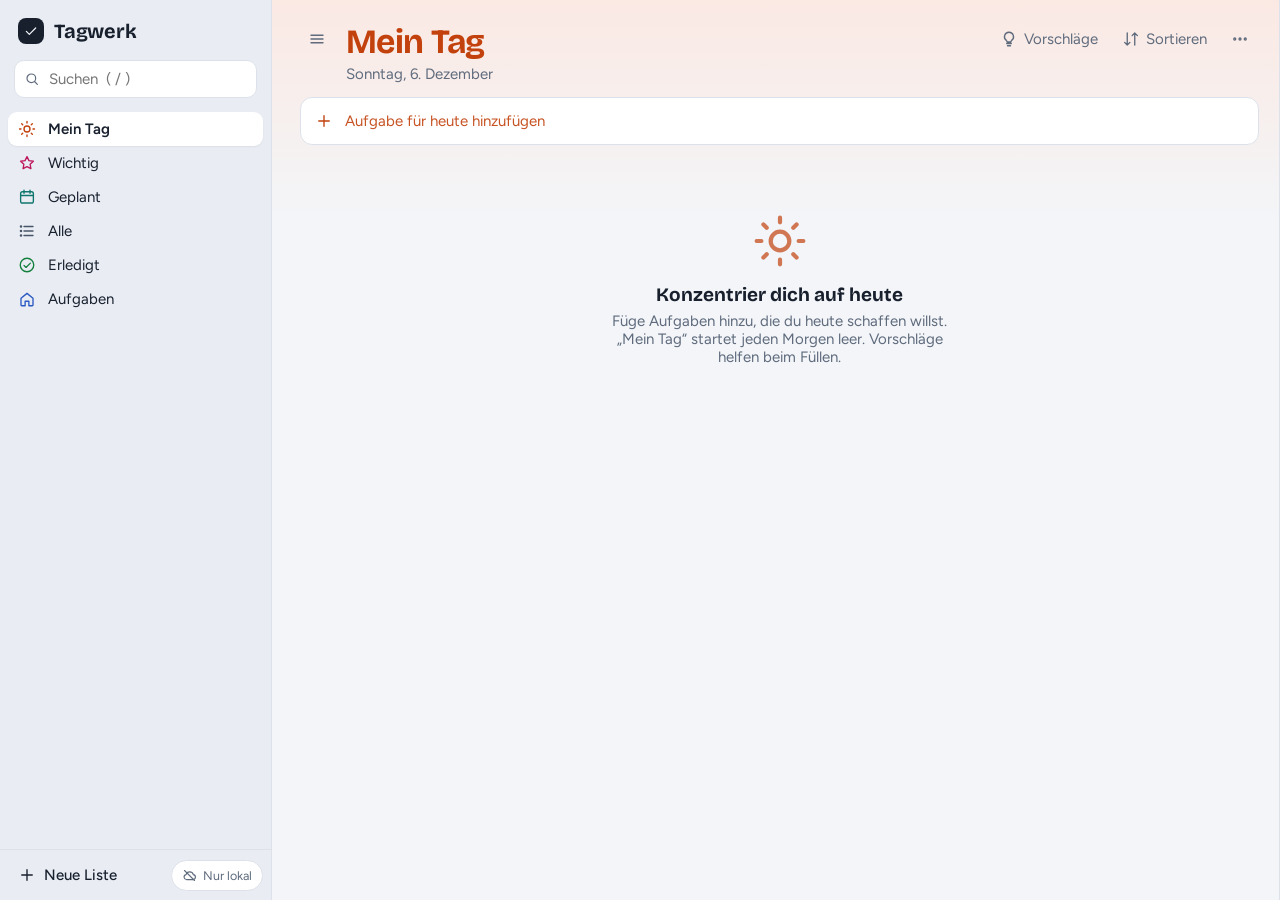
==== index.html @ 7d3f3df4 "Tagwerk: Aufgaben-App mit OneDrive-Sync PWA mit Mein Tag, Listen, Schritten, Erinnerungen, Wiederhol" ====
<!doctype html>
<html lang="de">
<head>
<meta charset="utf-8">
<meta name="viewport" content="width=device-width,initial-scale=1,viewport-fit=cover">
<title>Tagwerk</title>
<meta name="description" content="Aufgaben, Listen und Erinnerungen – synchronisiert über dein OneDrive.">
<meta name="theme-color" content="#18202e">
<link rel="manifest" href="manifest.webmanifest">
<link rel="icon" href="icons/icon.svg" type="image/svg+xml">
<link rel="apple-touch-icon" href="icons/icon-192.png">
<link rel="preconnect" href="https://fonts.googleapis.com">
<link rel="stylesheet" href="https://fonts.googleapis.com/css2?family=Bricolage+Grotesque:opsz,wght@12..96,500;12..96,700&family=Figtree:wght@400;500;600&display=swap">
<link rel="stylesheet" href="styles.css">
</head>
<body>
<svg width="0" height="0" style="position:absolute" aria-hidden="true">
  <symbol id="i-sun" viewBox="0 0 24 24"><circle cx="12" cy="12" r="4"/><path d="M12 2v2M12 20v2M4.9 4.9l1.4 1.4M17.7 17.7l1.4 1.4M2 12h2M20 12h2M4.9 19.1l1.4-1.4M17.7 6.3l1.4-1.4"/></symbol>
  <symbol id="i-star" viewBox="0 0 24 24"><path d="M12 3.5l2.6 5.3 5.9.9-4.3 4.1 1 5.8L12 16.9l-5.2 2.7 1-5.8-4.3-4.1 5.9-.9z"/></symbol>
  <symbol id="i-cal" viewBox="0 0 24 24"><rect x="3.5" y="5" width="17" height="15" rx="2.5"/><path d="M3.5 10h17M8 3v4M16 3v4"/></symbol>
  <symbol id="i-bell" viewBox="0 0 24 24"><path d="M6 16V11a6 6 0 0 1 12 0v5l1.5 2h-15z"/><path d="M10 20.5a2 2 0 0 0 4 0"/></symbol>
  <symbol id="i-repeat" viewBox="0 0 24 24"><path d="M17 2l3 3-3 3"/><path d="M4 11V9a4 4 0 0 1 4-4h12"/><path d="M7 22l-3-3 3-3"/><path d="M20 13v2a4 4 0 0 1-4 4H4"/></symbol>
  <symbol id="i-all" viewBox="0 0 24 24"><path d="M8 6h12M8 12h12M8 18h12"/><circle cx="4" cy="6" r=".8"/><circle cx="4" cy="12" r=".8"/><circle cx="4" cy="18" r=".8"/></symbol>
  <symbol id="i-done" viewBox="0 0 24 24"><circle cx="12" cy="12" r="9"/><path d="M8 12.5l2.7 2.7L16.5 9.5"/></symbol>
  <symbol id="i-home" viewBox="0 0 24 24"><path d="M4 11l8-6.5 8 6.5V20a1 1 0 0 1-1 1h-4.5v-6h-5v6H5a1 1 0 0 1-1-1z"/></symbol>
  <symbol id="i-list" viewBox="0 0 24 24"><path d="M9 6h11M9 12h11M9 18h11M4.5 6h.01M4.5 12h.01M4.5 18h.01"/></symbol>
  <symbol id="i-check" viewBox="0 0 24 24"><path d="M5 12.5l4.5 4.5L19 7.5"/></symbol>
  <symbol id="i-plus" viewBox="0 0 24 24"><path d="M12 5v14M5 12h14"/></symbol>
  <symbol id="i-menu" viewBox="0 0 24 24"><path d="M4 7h16M4 12h16M4 17h16"/></symbol>
  <symbol id="i-x" viewBox="0 0 24 24"><path d="M6 6l12 12M18 6L6 18"/></symbol>
  <symbol id="i-trash" viewBox="0 0 24 24"><path d="M4 7h16M10 11v6M14 11v6M6 7l1 13h10l1-13M9 7V4h6v3"/></symbol>
  <symbol id="i-note" viewBox="0 0 24 24"><path d="M6 3h9l4 4v14H6z"/><path d="M14 3v5h5M9 13h7M9 17h5"/></symbol>
  <symbol id="i-search" viewBox="0 0 24 24"><circle cx="11" cy="11" r="6.5"/><path d="M20 20l-4.2-4.2"/></symbol>
  <symbol id="i-more" viewBox="0 0 24 24"><circle cx="5" cy="12" r="1.3"/><circle cx="12" cy="12" r="1.3"/><circle cx="19" cy="12" r="1.3"/></symbol>
  <symbol id="i-sort" viewBox="0 0 24 24"><path d="M7 4v16M3.5 16.5L7 20l3.5-3.5M17 20V4M13.5 7.5L17 4l3.5 3.5"/></symbol>
  <symbol id="i-chev" viewBox="0 0 24 24"><path d="M6 9l6 6 6-6"/></symbol>
  <symbol id="i-down" viewBox="0 0 24 24"><path d="M12 4v11M7 10.5l5 5 5-5M5 20h14"/></symbol>
  <symbol id="i-up" viewBox="0 0 24 24"><path d="M12 15V4M7 8.5l5-5 5 5M5 20h14"/></symbol>
  <symbol id="i-bulb" viewBox="0 0 24 24"><path d="M9 18h6M10 21h4M12 3a6 6 0 0 0-3.5 10.9c.6.5 1 1.2 1 2.1h5c0-.9.4-1.6 1-2.1A6 6 0 0 0 12 3z"/></symbol>
  <symbol id="i-move" viewBox="0 0 24 24"><path d="M4 7h10M4 12h7M4 17h10M16 9l4 3-4 3"/></symbol>
  <symbol id="i-cloud" viewBox="0 0 24 24"><path d="M7 18.5h10.5a4 4 0 0 0 .6-7.95A6 6 0 0 0 6.5 10.6 4 4 0 0 0 7 18.5z"/></symbol>
  <symbol id="i-cloud-off" viewBox="0 0 24 24"><path d="M7 18.5h10.5a4 4 0 0 0 .6-7.95A6 6 0 0 0 6.5 10.6 4 4 0 0 0 7 18.5z"/><path d="M4 4l16 16"/></symbol>
  <symbol id="i-sync" viewBox="0 0 24 24"><path d="M20 12a8 8 0 0 1-14.3 4.9M4 12a8 8 0 0 1 14.3-4.9"/><path d="M18.5 3v4.2h-4.2M5.5 21v-4.2h4.2"/></symbol>
  <symbol id="i-gear" viewBox="0 0 24 24"><circle cx="12" cy="12" r="3"/><path d="M19.4 15a1.7 1.7 0 0 0 .3 1.8l.1.1a2 2 0 1 1-2.8 2.8l-.1-.1a1.7 1.7 0 0 0-1.8-.3 1.7 1.7 0 0 0-1 1.5V21a2 2 0 1 1-4 0v-.1a1.7 1.7 0 0 0-1.1-1.5 1.7 1.7 0 0 0-1.8.3l-.1.1a2 2 0 1 1-2.8-2.8l.1-.1a1.7 1.7 0 0 0 .3-1.8 1.7 1.7 0 0 0-1.5-1H3a2 2 0 1 1 0-4h.1a1.7 1.7 0 0 0 1.5-1.1 1.7 1.7 0 0 0-.3-1.8l-.1-.1a2 2 0 1 1 2.8-2.8l.1.1a1.7 1.7 0 0 0 1.8.3H9a1.7 1.7 0 0 0 1-1.5V3a2 2 0 1 1 4 0v.1a1.7 1.7 0 0 0 1 1.5 1.7 1.7 0 0 0 1.8-.3l.1-.1a2 2 0 1 1 2.8 2.8l-.1.1a1.7 1.7 0 0 0-.3 1.8V9a1.7 1.7 0 0 0 1.5 1H21a2 2 0 1 1 0 4h-.1a1.7 1.7 0 0 0-1.5 1z"/></symbol>
</svg>

<div class="app" id="app" data-acc>
  <div class="scrim" id="scrim"></div>
  <aside class="rail" id="rail" data-acc style="--acc:#2b59c3">
    <div class="brand"><span class="mark"><span class="ic"><svg><use href="#i-check"/></svg></span></span>Tagwerk</div>
    <label class="search"><span class="ic"><svg><use href="#i-search"/></svg></span><input id="q" type="search" placeholder="Suchen  ( / )" aria-label="Aufgaben durchsuchen" autocomplete="off"></label>
    <nav class="nav" id="nav" aria-label="Listen"></nav>
    <div class="rail-foot">
      <button class="btn-ghost strong grow" id="newList"><span class="ic"><svg><use href="#i-plus"/></svg></span>Neue Liste</button>
      <button class="sync-pill" id="syncPill" title="Synchronisierung und Einstellungen"></button>
    </div>
  </aside>

  <main class="main" id="main" data-acc>
    <header class="head">
      <button class="icon-btn menu-btn" id="menuBtn" aria-label="Listen anzeigen"><span class="ic"><svg><use href="#i-menu"/></svg></span></button>
      <div class="head-titles" id="headTitles"></div>
      <div class="head-tools" id="headTools"></div>
    </header>
    <div class="scroll" id="scroll">
      <div id="banner"></div>
      <form class="add" id="addForm" autocomplete="off">
        <div class="add-row"><span class="ic"><svg><use href="#i-plus"/></svg></span><input id="addInput" placeholder="Aufgabe hinzufügen" aria-label="Aufgabe hinzufügen" enterkeyhint="done"></div>
        <div class="chips" id="addChips" hidden></div>
      </form>
      <div id="list"></div>
    </div>
  </main>

  <aside class="detail" id="detail" data-acc aria-label="Details"></aside>
</div>
<div class="toasts" id="toasts" aria-live="polite"></div>
<input type="file" id="importFile" accept=".json,application/json" hidden>

<script src="config.js"></script>
<script src="vendor/msal-browser.min.js"></script>
<script src="store.js"></script>
<script src="cloud.js"></script>
<script src="app.js"></script>
</body>
</html>
---- styles.css ----
/* Layout: three panes — lists rail | task column tinted by the list's own color | detail drawer */
:root{
  --bg:#f3f5f8; --surface:#ffffff; --rail:#e9edf3; --ink:#18202e; --muted:#5f6b7d; --line:#dde2ea;
  --hover:rgba(24,32,46,.05); --danger:#c0362c; --ok:#1f8a4c; --shadow:0 10px 30px rgba(20,30,50,.14);
  --mixw:0%; --soft:12%;
  --f-display:"Bricolage Grotesque", "Segoe UI", system-ui, sans-serif;
  --f-body:"Figtree", "Segoe UI", system-ui, -apple-system, sans-serif;
}
@media (prefers-color-scheme: dark){:root:not([data-theme="light"]){
  --bg:#0f1218; --surface:#171b23; --rail:#12161d; --ink:#e6e9ef; --muted:#97a1b2; --line:#272d38;
  --hover:rgba(255,255,255,.05); --danger:#f0786d; --ok:#5fcf8c; --shadow:0 10px 30px rgba(0,0,0,.5);
  --mixw:38%; --soft:20%; color-scheme:dark;
}}
:root[data-theme="dark"]{
  --bg:#0f1218; --surface:#171b23; --rail:#12161d; --ink:#e6e9ef; --muted:#97a1b2; --line:#272d38;
  --hover:rgba(255,255,255,.05); --danger:#f0786d; --ok:#5fcf8c; --shadow:0 10px 30px rgba(0,0,0,.5);
  --mixw:38%; --soft:20%; color-scheme:dark;
}
*{box-sizing:border-box}
:root{color-scheme:light}
html,body{height:100%;margin:0}
body{background:var(--bg);color:var(--ink);font-family:var(--f-body);font-size:15px;overflow:hidden;padding-top:env(safe-area-inset-top,0px);-webkit-tap-highlight-color:transparent}
[hidden]{display:none!important}
button,input,select,textarea{font:inherit;color:inherit}
button{cursor:pointer;background:none;border:0;padding:0}
:focus-visible{outline:2px solid var(--acc-ink,#2b59c3);outline-offset:2px;border-radius:6px}
.ic{display:inline-flex;width:18px;height:18px;flex:none}
.ic svg{width:100%;height:100%;fill:none;stroke:currentColor;stroke-width:1.8;stroke-linecap:round;stroke-linejoin:round}
.ic.fill svg{fill:currentColor}
[data-acc]{--acc-ink:color-mix(in oklab, var(--acc), white var(--mixw));--acc-soft:color-mix(in oklab, var(--acc) var(--soft), var(--surface))}

.app{display:grid;grid-template-columns:272px minmax(0,1fr) auto;height:100%}

/* ---------- Rail ---------- */
.rail{background:var(--rail);border-right:1px solid var(--line);display:flex;flex-direction:column;min-height:0;padding-left:env(safe-area-inset-left,0px)}
.brand{display:flex;align-items:center;gap:10px;padding:18px 18px 10px;font-family:var(--f-display);font-weight:700;font-size:20px;letter-spacing:-.01em}
.brand .mark{width:26px;height:26px;border-radius:8px;background:var(--ink);color:var(--bg);display:grid;place-items:center}
.brand .mark .ic{width:16px;height:16px}
.search{margin:6px 14px 10px;position:relative}
.search input{width:100%;border:1px solid var(--line);background:var(--surface);border-radius:10px;padding:9px 12px 9px 34px;outline:none}
.search input:focus{border-color:var(--muted)}
.search .ic{position:absolute;left:10px;top:50%;transform:translateY(-50%);color:var(--muted);width:16px;height:16px}
.nav{flex:1;overflow-y:auto;padding:4px 8px 12px}
.nav-item{display:flex;align-items:center;gap:12px;width:100%;padding:8px 10px;border-radius:9px;text-align:left;color:var(--ink)}
.nav-item:hover{background:var(--hover)}
.nav-item .ic{color:var(--acc-ink)}
.nav-item.active{background:var(--surface);box-shadow:0 1px 2px rgba(0,0,0,.06);font-weight:600}
.nav-item .name{flex:1;min-width:0;white-space:nowrap;overflow:hidden;text-overflow:ellipsis}
.nav-item .cnt{font-size:12px;color:var(--muted);font-variant-numeric:tabular-nums}
.nav-item .emo{width:18px;text-align:center;font-size:16px;line-height:1}
.nav-sep{height:1px;background:var(--line);margin:10px 10px}
.rail-foot{border-top:1px solid var(--line);padding:8px 8px calc(8px + env(safe-area-inset-bottom,0px));display:flex;gap:4px;align-items:center}
.rail-foot .grow{flex:1}
.btn-ghost{display:inline-flex;align-items:center;gap:8px;padding:8px 10px;border-radius:9px;color:var(--muted)}
.btn-ghost:hover{background:var(--hover);color:var(--ink)}
.btn-ghost.strong{color:var(--ink);font-weight:500}

/* ---------- Main ---------- */
.main{display:flex;flex-direction:column;min-width:0;min-height:0;background:linear-gradient(180deg,var(--acc-soft) 0, var(--bg) 220px)}
.head{padding:22px max(20px,env(safe-area-inset-right,0px)) 8px 28px;display:flex;align-items:flex-start;gap:12px}
.menu-btn{display:none}
.head-titles{flex:1;min-width:0}
.title{font-family:var(--f-display);font-weight:700;font-size:clamp(26px,4vw,34px);letter-spacing:-.02em;color:var(--acc-ink);line-height:1.15;text-wrap:balance;margin:0}
input.title{background:none;border:0;outline:none;width:100%;padding:0;border-bottom:2px solid transparent}
input.title:focus{border-bottom-color:var(--acc-ink)}
.subtitle{color:var(--muted);margin-top:4px}
.head-tools{display:flex;gap:4px;align-items:center;position:relative}
.tool{display:inline-flex;align-items:center;gap:6px;padding:8px 10px;border-radius:9px;color:var(--muted);white-space:nowrap}
.tool:hover{background:var(--hover);color:var(--ink)}
.tool.on{color:var(--acc-ink)}
.scroll{flex:1;overflow-y:auto;padding:6px max(20px,env(safe-area-inset-right,0px)) calc(28px + env(safe-area-inset-bottom,0px)) 28px}
.add{display:flex;flex-direction:column;background:var(--surface);border:1px solid var(--line);border-radius:12px;margin-bottom:12px}
.add-row{display:flex;align-items:center;gap:12px;padding:0 14px}
.add-row .ic{color:var(--acc-ink)}
.add input{flex:1;border:0;outline:none;background:none;padding:14px 0;min-width:0}
.add input::placeholder{color:var(--acc-ink);opacity:.9}
.chips{display:flex;flex-wrap:wrap;gap:6px;padding:0 14px 10px 44px}
.chip{display:inline-flex;align-items:center;gap:5px;font-size:12.5px;padding:3px 9px;border-radius:999px;background:var(--acc-soft);color:var(--acc-ink)}
.chip .ic{width:13px;height:13px}
.hint{font-size:12.5px;color:var(--muted);padding:0 14px 10px 44px}

.tasks{display:flex;flex-direction:column;gap:3px}
.task{display:flex;align-items:center;gap:12px;background:var(--surface);border-radius:10px;padding:10px 12px;cursor:pointer;box-shadow:0 1px 1px rgba(0,0,0,.04);transition:background .15s, opacity .3s, transform .3s}
.task:hover{background:color-mix(in oklab, var(--surface), var(--ink) 3%)}
.task.sel{background:var(--acc-soft)}
.task.leaving{opacity:0;transform:translateX(12px)}
.chk{width:22px;height:22px;border-radius:50%;border:2px solid var(--acc-ink);display:grid;place-items:center;flex:none;color:transparent;transition:background .15s}
.chk .ic{width:13px;height:13px}
.chk .ic svg{stroke-width:3}
.chk:hover{color:var(--acc-ink)}
.done .chk,.chk.on{background:var(--acc-ink);color:var(--surface)}
.tbody{flex:1;min-width:0}
.ttl{overflow-wrap:anywhere;line-height:1.35}
.done .ttl{text-decoration:line-through;color:var(--muted)}
.meta{display:flex;flex-wrap:wrap;gap:4px 12px;font-size:12.5px;color:var(--muted);margin-top:2px;font-variant-numeric:tabular-nums}
.meta span{display:inline-flex;align-items:center;gap:4px}
.meta .ic{width:13px;height:13px}
.meta .late{color:var(--danger)}
.meta .now{color:var(--acc-ink);font-weight:500}
.star{color:var(--muted);display:grid;place-items:center;width:30px;height:30px;border-radius:8px;flex:none}
.star:hover{background:var(--hover)}
.star.on{color:var(--acc-ink)}
.group-h{display:flex;align-items:center;gap:8px;margin:18px 0 6px;font-weight:600;font-size:13.5px;color:var(--ink)}
.group-h button{display:inline-flex;align-items:center;gap:6px;padding:4px 8px 4px 4px;border-radius:7px}
.group-h button:hover{background:var(--hover)}
.group-h .ic{width:16px;height:16px;transition:transform .2s}
.group-h.closed .ic{transform:rotate(-90deg)}
.group-h .n{color:var(--muted);font-weight:500}
.empty{text-align:center;color:var(--muted);padding:56px 16px 24px;max-width:380px;margin:0 auto}
.empty .big{width:56px;height:56px;margin:0 auto 14px;color:var(--acc-ink);opacity:.7}
.empty h3{font-family:var(--f-display);color:var(--ink);font-size:19px;margin:0 0 6px}
.banner{margin:0 0 12px;padding:10px 14px;border-radius:10px;background:var(--surface);border:1px solid var(--line);color:var(--muted);font-size:13.5px}

/* ---------- Detail ---------- */
.detail{width:0;overflow:hidden;background:var(--surface);border-left:1px solid var(--line);display:flex;flex-direction:column;min-height:0;transition:width .2s}
.detail.open{width:min(380px,100vw)}
.d-inner{width:min(380px,100vw);display:flex;flex-direction:column;min-height:0;height:100%}
.d-scroll{flex:1;overflow-y:auto;padding:18px max(18px,env(safe-area-inset-right,0px)) 18px 18px;display:flex;flex-direction:column;gap:10px}
.card{border:1px solid var(--line);border-radius:12px;background:var(--surface)}
.d-title{display:flex;gap:12px;align-items:flex-start;padding:14px}
.d-title textarea{flex:1;border:0;outline:none;resize:none;background:none;font-family:var(--f-display);font-size:19px;font-weight:700;line-height:1.3;padding:0;min-height:26px;field-sizing:content}
.d-title .chk{margin-top:2px}
.steps{padding:0 14px 6px}
.step{display:flex;align-items:center;gap:10px;padding:5px 0;border-top:1px solid var(--line)}
.step:first-child{border-top:0}
.step .chk{width:18px;height:18px;border-width:2px}
.step .chk .ic{width:10px;height:10px}
.step input{flex:1;border:0;outline:none;background:none;padding:4px 0;min-width:0}
.step.sdone input{text-decoration:line-through;color:var(--muted)}
.step .x{opacity:.0;color:var(--muted);width:24px;height:24px;display:grid;place-items:center;border-radius:6px}
.step:hover .x,.step .x:focus-visible{opacity:1}
.step .x:hover{background:var(--hover)}
.step-add{display:flex;align-items:center;gap:10px;padding:6px 14px 12px;color:var(--acc-ink)}
.step-add input{flex:1;border:0;outline:none;background:none;padding:4px 0;min-width:0}
.step-add input::placeholder{color:var(--acc-ink)}
.row{display:flex;align-items:center;gap:12px;padding:12px 14px;width:100%;text-align:left;color:var(--muted)}
.row + .row{border-top:1px solid var(--line)}
.row.on{color:var(--acc-ink)}
button.row:hover{background:var(--hover)}
.row .lbl{flex:1;min-width:0}
.row .val{color:var(--ink);font-size:13px}
.row input[type=date],.row input[type=datetime-local],.row select{border:1px solid var(--line);background:var(--surface);border-radius:8px;padding:5px 8px;font-size:13.5px;max-width:100%;color:var(--ink)}
.row .x{color:var(--muted);width:26px;height:26px;display:grid;place-items:center;border-radius:6px}
.row .x:hover{background:var(--hover)}
.quick{display:flex;flex-wrap:wrap;gap:6px;padding:0 14px 12px 44px}
.quick button{font-size:12.5px;padding:4px 10px;border-radius:999px;border:1px solid var(--line);color:var(--ink)}
.quick button:hover{border-color:var(--acc-ink);color:var(--acc-ink)}
.notes textarea{width:100%;border:0;outline:none;resize:vertical;background:none;padding:14px;min-height:110px;line-height:1.5}
.d-foot{border-top:1px solid var(--line);display:flex;align-items:center;gap:8px;padding:10px 14px calc(10px + env(safe-area-inset-bottom,0px));color:var(--muted);font-size:12.5px}
.d-foot .grow{flex:1;text-align:center}
.icon-btn{width:34px;height:34px;display:grid;place-items:center;border-radius:9px;color:var(--muted)}
.icon-btn:hover{background:var(--hover);color:var(--ink)}
.icon-btn.danger:hover{color:var(--danger)}
.confirm{display:flex;gap:8px;align-items:center}
.btn{padding:7px 12px;border-radius:9px;font-weight:600;font-size:13px}
.btn.red{background:var(--danger);color:#fff}
.btn.plain{border:1px solid var(--line)}
.sugg h4{margin:14px 0 6px;font-size:13px;color:var(--muted);font-weight:600;text-transform:uppercase;letter-spacing:.05em}
.sugg .s{display:flex;align-items:center;gap:10px;padding:9px 4px;border-top:1px solid var(--line)}
.sugg .s .tbody{font-size:14px}
.sugg .plus{width:30px;height:30px;border-radius:8px;display:grid;place-items:center;color:var(--acc-ink)}
.sugg .plus:hover{background:var(--acc-soft)}
.sugg-head{display:flex;align-items:center;gap:8px}
.sugg-head h3{flex:1;margin:0;font-family:var(--f-display);font-size:20px}

/* ---------- Popover & toasts ---------- */
.pop{position:absolute;right:0;top:calc(100% + 6px);z-index:30;background:var(--surface);border:1px solid var(--line);border-radius:12px;box-shadow:var(--shadow);padding:6px;min-width:230px}
.pop .lbl{font-size:12px;color:var(--muted);padding:8px 10px 4px;text-transform:uppercase;letter-spacing:.05em}
.pop button.it{display:flex;align-items:center;gap:10px;width:100%;padding:8px 10px;border-radius:8px;text-align:left}
.pop button.it:hover{background:var(--hover)}
.pop button.it.cur{color:var(--acc-ink);font-weight:600}
.pop button.it.red{color:var(--danger)}
.swatches{display:flex;flex-wrap:wrap;gap:8px;padding:6px 10px 10px}
.sw{width:24px;height:24px;border-radius:50%;background:var(--acc-ink);border:2px solid transparent}
.sw.cur{box-shadow:0 0 0 2px var(--surface),0 0 0 4px var(--acc-ink)}
.toasts{position:fixed;right:calc(16px + env(safe-area-inset-right,0px));bottom:calc(16px + env(safe-area-inset-bottom,0px));display:flex;flex-direction:column;gap:8px;z-index:50;max-width:min(360px,calc(100vw - 32px))}
.toast{background:var(--ink);color:var(--bg);border-radius:12px;padding:12px 14px;box-shadow:var(--shadow);display:flex;gap:12px;align-items:flex-start;font-size:14px}
.toast .ic{margin-top:1px}
.toast .tb{flex:1;min-width:0}
.toast .tb small{display:block;opacity:.7;margin-top:2px}
.toast .acts{display:flex;gap:10px;margin-top:8px}
.toast .acts button{font-weight:600;text-decoration:underline;text-underline-offset:3px}
.scrim{display:none}

/* ---------- Narrow ---------- */
@media (max-width: 1120px){
  .detail{position:fixed;top:0;right:0;bottom:0;z-index:40;box-shadow:var(--shadow);padding-top:env(safe-area-inset-top,0px)}
  .app{grid-template-columns:240px minmax(0,1fr)}
}
@media (max-width: 720px){
  .app{grid-template-columns:minmax(0,1fr)}
  .rail{position:fixed;top:0;left:0;bottom:0;width:min(300px,86vw);z-index:45;transform:translateX(-105%);transition:transform .22s;padding-top:env(safe-area-inset-top,0px)}
  .app.drawer .rail{transform:none;box-shadow:var(--shadow)}
  .app.drawer .scrim{display:block;position:fixed;inset:0;background:rgba(0,0,0,.35);z-index:44}
  .menu-btn{display:grid}
  .head{padding:16px max(16px,env(safe-area-inset-right,0px)) 6px max(16px,env(safe-area-inset-left,0px))}
  .scroll{padding-left:max(16px,env(safe-area-inset-left,0px));padding-right:max(16px,env(safe-area-inset-right,0px))}
  .tool .t{display:none}
  .detail.open{width:100vw}
  .d-inner{width:100vw}
}
@media (prefers-reduced-motion: reduce){*{transition:none!important}}

/* ---------- Sync & settings ---------- */
.sync-pill{display:inline-flex;align-items:center;gap:6px;padding:7px 10px;border-radius:999px;font-size:12.5px;color:var(--muted);border:1px solid var(--line);background:var(--surface);white-space:nowrap}
.sync-pill:hover{color:var(--ink)}
.sync-pill .ic{width:15px;height:15px}
.sync-pill.ok .ic{color:var(--ok)}
.sync-pill.err .ic{color:var(--danger)}
.sync-pill.busy .ic{animation:spin 1s linear infinite}
@keyframes spin{to{transform:rotate(360deg)}}
.set h3{margin:0;font-family:var(--f-display);font-size:20px;flex:1}
.set .sec{font-size:12px;color:var(--muted);text-transform:uppercase;letter-spacing:.06em;margin:6px 2px 0}
.set .card p{margin:0;padding:12px 14px;color:var(--muted);font-size:13.5px;line-height:1.5}
.set .card p + p{padding-top:0}
.set .who{padding:14px;display:flex;flex-direction:column;gap:2px}
.set .who b{font-weight:600}
.set .who span{color:var(--muted);font-size:13px;overflow-wrap:anywhere}
.btn.acc{background:var(--acc-ink);color:var(--surface)}
.btns{display:flex;flex-wrap:wrap;gap:8px;padding:0 14px 14px}
.switch{position:relative;width:40px;height:24px;flex:none}
.switch input{position:absolute;opacity:0;inset:0;margin:0;cursor:pointer}
.switch span{position:absolute;inset:0;border-radius:999px;background:var(--line);transition:background .15s;pointer-events:none}
.switch span::after{content:"";position:absolute;top:3px;left:3px;width:18px;height:18px;border-radius:50%;background:var(--surface);box-shadow:0 1px 2px rgba(0,0,0,.25);transition:transform .15s}
.switch input:checked + span{background:var(--acc-ink)}
.switch input:checked + span::after{transform:translateX(16px)}
.switch input:focus-visible + span{outline:2px solid var(--acc-ink);outline-offset:2px}
.seg{display:flex;border:1px solid var(--line);border-radius:9px;overflow:hidden}
.seg button{padding:5px 10px;font-size:13px;color:var(--muted)}
.seg button.cur{background:var(--acc-soft);color:var(--acc-ink);font-weight:600}
.err-text{color:var(--danger)!important}
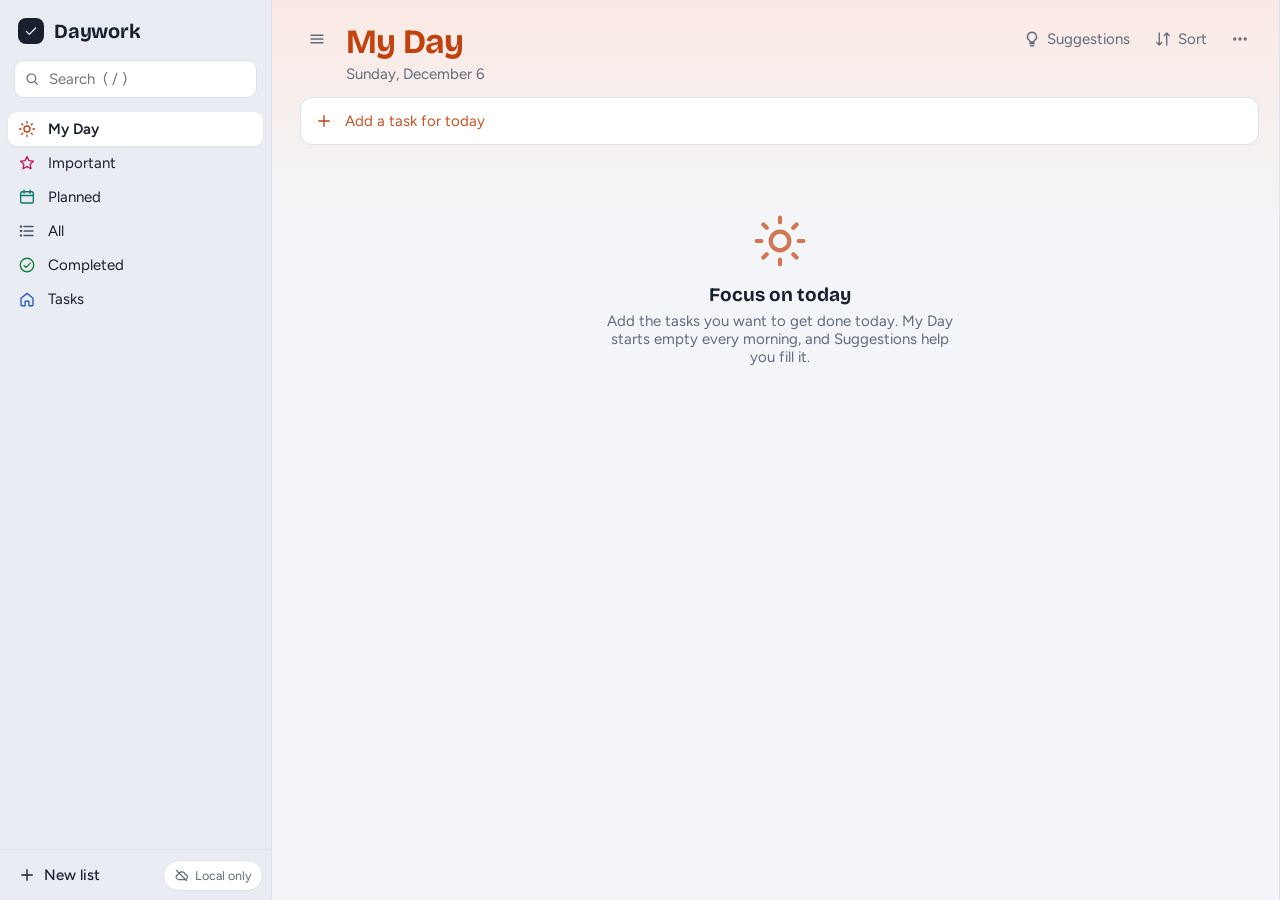
==== commit 48c65112: "Umbenennung in Daywork, Oberfläche auf Englisch und Deutsch - i18n.js: alle Texte zweisprachig, Spra" ====
--- a/index.html
+++ b/index.html
@@ -1,9 +1,9 @@
 <!doctype html>
-<html lang="de">
+<html lang="en">
 <head>
 <meta charset="utf-8">
 <meta name="viewport" content="width=device-width,initial-scale=1,viewport-fit=cover">
-<title>Tagwerk</title>
+<title>Daywork</title>
 <meta name="description" content="Aufgaben, Listen und Erinnerungen – synchronisiert über dein OneDrive.">
 <meta name="theme-color" content="#18202e">
 <link rel="manifest" href="manifest.webmanifest">
@@ -47,36 +47,37 @@
 <div class="app" id="app" data-acc>
   <div class="scrim" id="scrim"></div>
   <aside class="rail" id="rail" data-acc style="--acc:#2b59c3">
-    <div class="brand"><span class="mark"><span class="ic"><svg><use href="#i-check"/></svg></span></span>Tagwerk</div>
-    <label class="search"><span class="ic"><svg><use href="#i-search"/></svg></span><input id="q" type="search" placeholder="Suchen  ( / )" aria-label="Aufgaben durchsuchen" autocomplete="off"></label>
-    <nav class="nav" id="nav" aria-label="Listen"></nav>
+    <div class="brand"><span class="mark"><span class="ic"><svg><use href="#i-check"/></svg></span></span>Daywork</div>
+    <label class="search"><span class="ic"><svg><use href="#i-search"/></svg></span><input id="q" type="search" placeholder="Suchen  ( / )" aria-label="Aufgaben durchsuchen" data-i18n-ph="Suchen  ( / )" data-i18n-aria="Aufgaben durchsuchen" autocomplete="off"></label>
+    <nav class="nav" id="nav" aria-label="Listen" data-i18n-aria="nav.lists"></nav>
     <div class="rail-foot">
-      <button class="btn-ghost strong grow" id="newList"><span class="ic"><svg><use href="#i-plus"/></svg></span>Neue Liste</button>
-      <button class="sync-pill" id="syncPill" title="Synchronisierung und Einstellungen"></button>
+      <button class="btn-ghost strong grow" id="newList"><span class="ic"><svg><use href="#i-plus"/></svg></span><span data-i18n="Neue Liste">Neue Liste</span></button>
+      <button class="sync-pill" id="syncPill" title="Synchronisierung und Einstellungen" data-i18n-title="Synchronisierung und Einstellungen"></button>
     </div>
   </aside>
 
   <main class="main" id="main" data-acc>
     <header class="head">
-      <button class="icon-btn menu-btn" id="menuBtn" aria-label="Listen anzeigen"><span class="ic"><svg><use href="#i-menu"/></svg></span></button>
+      <button class="icon-btn menu-btn" id="menuBtn" aria-label="Listen anzeigen" data-i18n-aria="Listen anzeigen"><span class="ic"><svg><use href="#i-menu"/></svg></span></button>
       <div class="head-titles" id="headTitles"></div>
       <div class="head-tools" id="headTools"></div>
     </header>
     <div class="scroll" id="scroll">
       <div id="banner"></div>
       <form class="add" id="addForm" autocomplete="off">
-        <div class="add-row"><span class="ic"><svg><use href="#i-plus"/></svg></span><input id="addInput" placeholder="Aufgabe hinzufügen" aria-label="Aufgabe hinzufügen" enterkeyhint="done"></div>
+        <div class="add-row"><span class="ic"><svg><use href="#i-plus"/></svg></span><input id="addInput" placeholder="Aufgabe hinzufügen" aria-label="Aufgabe hinzufügen" data-i18n-aria="Aufgabe hinzufügen" enterkeyhint="done"></div>
         <div class="chips" id="addChips" hidden></div>
       </form>
       <div id="list"></div>
     </div>
   </main>
 
-  <aside class="detail" id="detail" data-acc aria-label="Details"></aside>
+  <aside class="detail" id="detail" data-acc aria-label="Details" data-i18n-aria="Details"></aside>
 </div>
 <div class="toasts" id="toasts" aria-live="polite"></div>
 <input type="file" id="importFile" accept=".json,application/json" hidden>
 
+<script src="i18n.js"></script>
 <script src="config.js"></script>
 <script src="vendor/msal-browser.min.js"></script>
 <script src="store.js"></script>
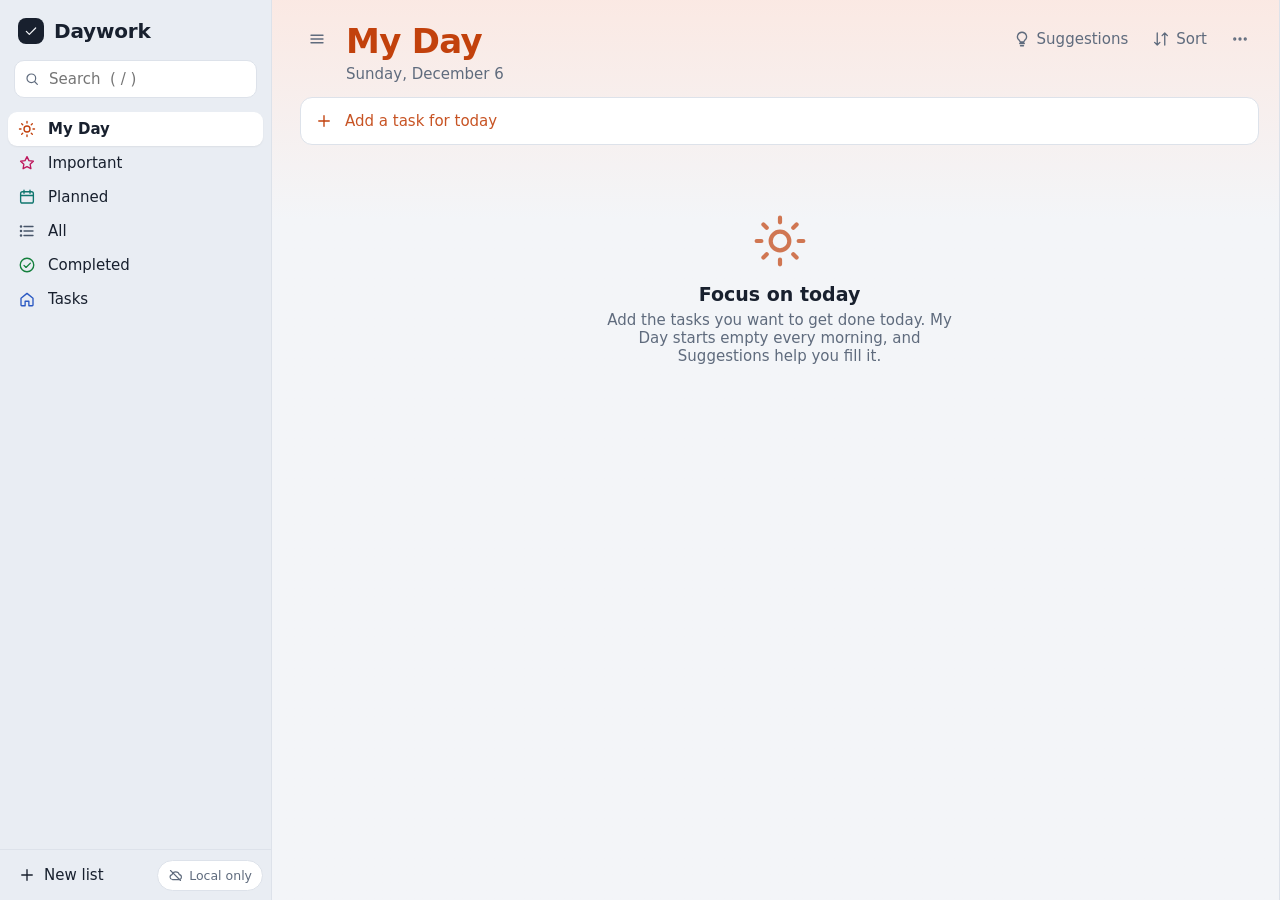
==== commit 75974b3e: "Systemschrift statt Google Fonts (keine Datenübertragung an Google) Co-Authored-By: Claude Opus 5.5 " ====
--- a/index.html
+++ b/index.html
@@ -9,8 +9,6 @@
 <link rel="manifest" href="manifest.webmanifest">
 <link rel="icon" href="icons/icon.svg" type="image/svg+xml">
 <link rel="apple-touch-icon" href="icons/icon-192.png">
-<link rel="preconnect" href="https://fonts.googleapis.com">
-<link rel="stylesheet" href="https://fonts.googleapis.com/css2?family=Bricolage+Grotesque:opsz,wght@12..96,500;12..96,700&family=Figtree:wght@400;500;600&display=swap">
 <link rel="stylesheet" href="styles.css">
 </head>
 <body>
--- a/styles.css
+++ b/styles.css
@@ -3,8 +3,8 @@
   --bg:#f3f5f8; --surface:#ffffff; --rail:#e9edf3; --ink:#18202e; --muted:#5f6b7d; --line:#dde2ea;
   --hover:rgba(24,32,46,.05); --danger:#c0362c; --ok:#1f8a4c; --shadow:0 10px 30px rgba(20,30,50,.14);
   --mixw:0%; --soft:12%;
-  --f-display:"Bricolage Grotesque", "Segoe UI", system-ui, sans-serif;
-  --f-body:"Figtree", "Segoe UI", system-ui, -apple-system, sans-serif;
+  --f-display:"Segoe UI Variable Display", "Segoe UI", system-ui, -apple-system, Roboto, sans-serif;
+  --f-body:"Segoe UI Variable Text", "Segoe UI", system-ui, -apple-system, Roboto, sans-serif;
 }
 @media (prefers-color-scheme: dark){:root:not([data-theme="light"]){
   --bg:#0f1218; --surface:#171b23; --rail:#12161d; --ink:#e6e9ef; --muted:#97a1b2; --line:#272d38;
